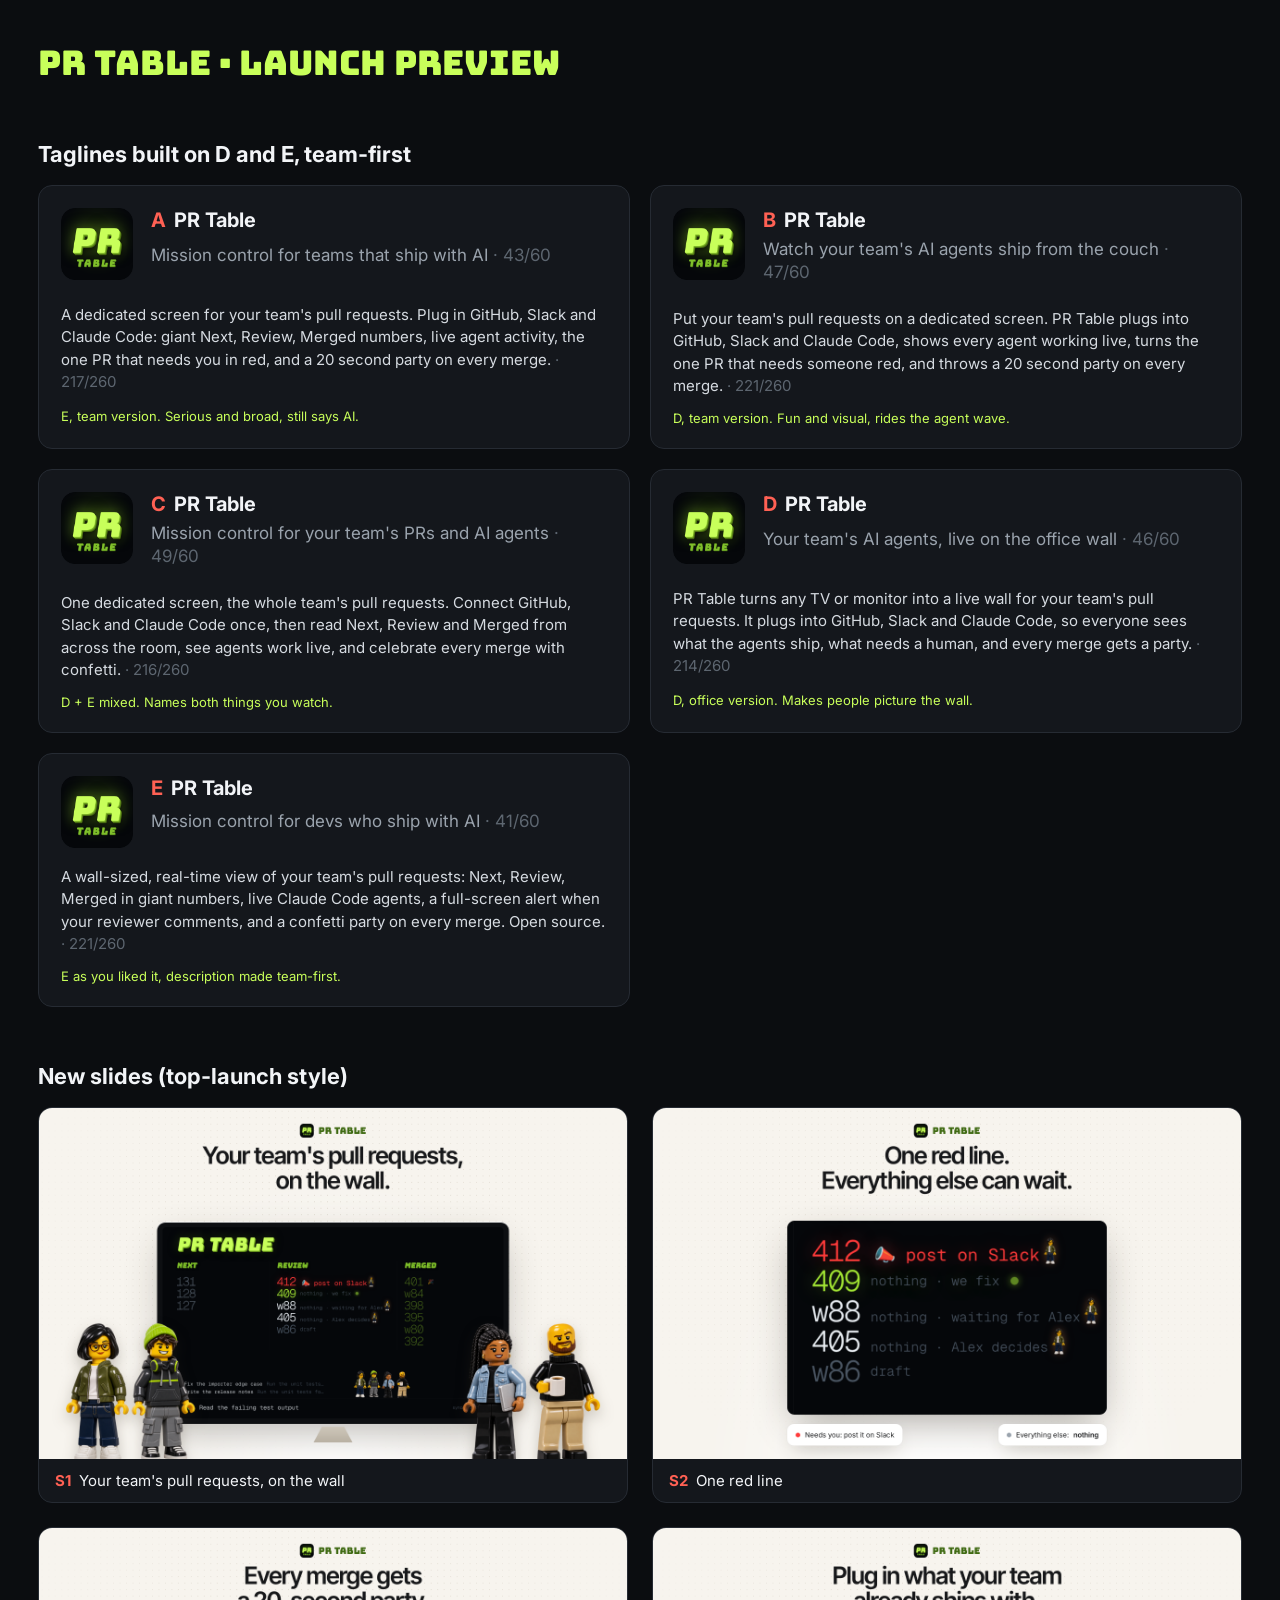
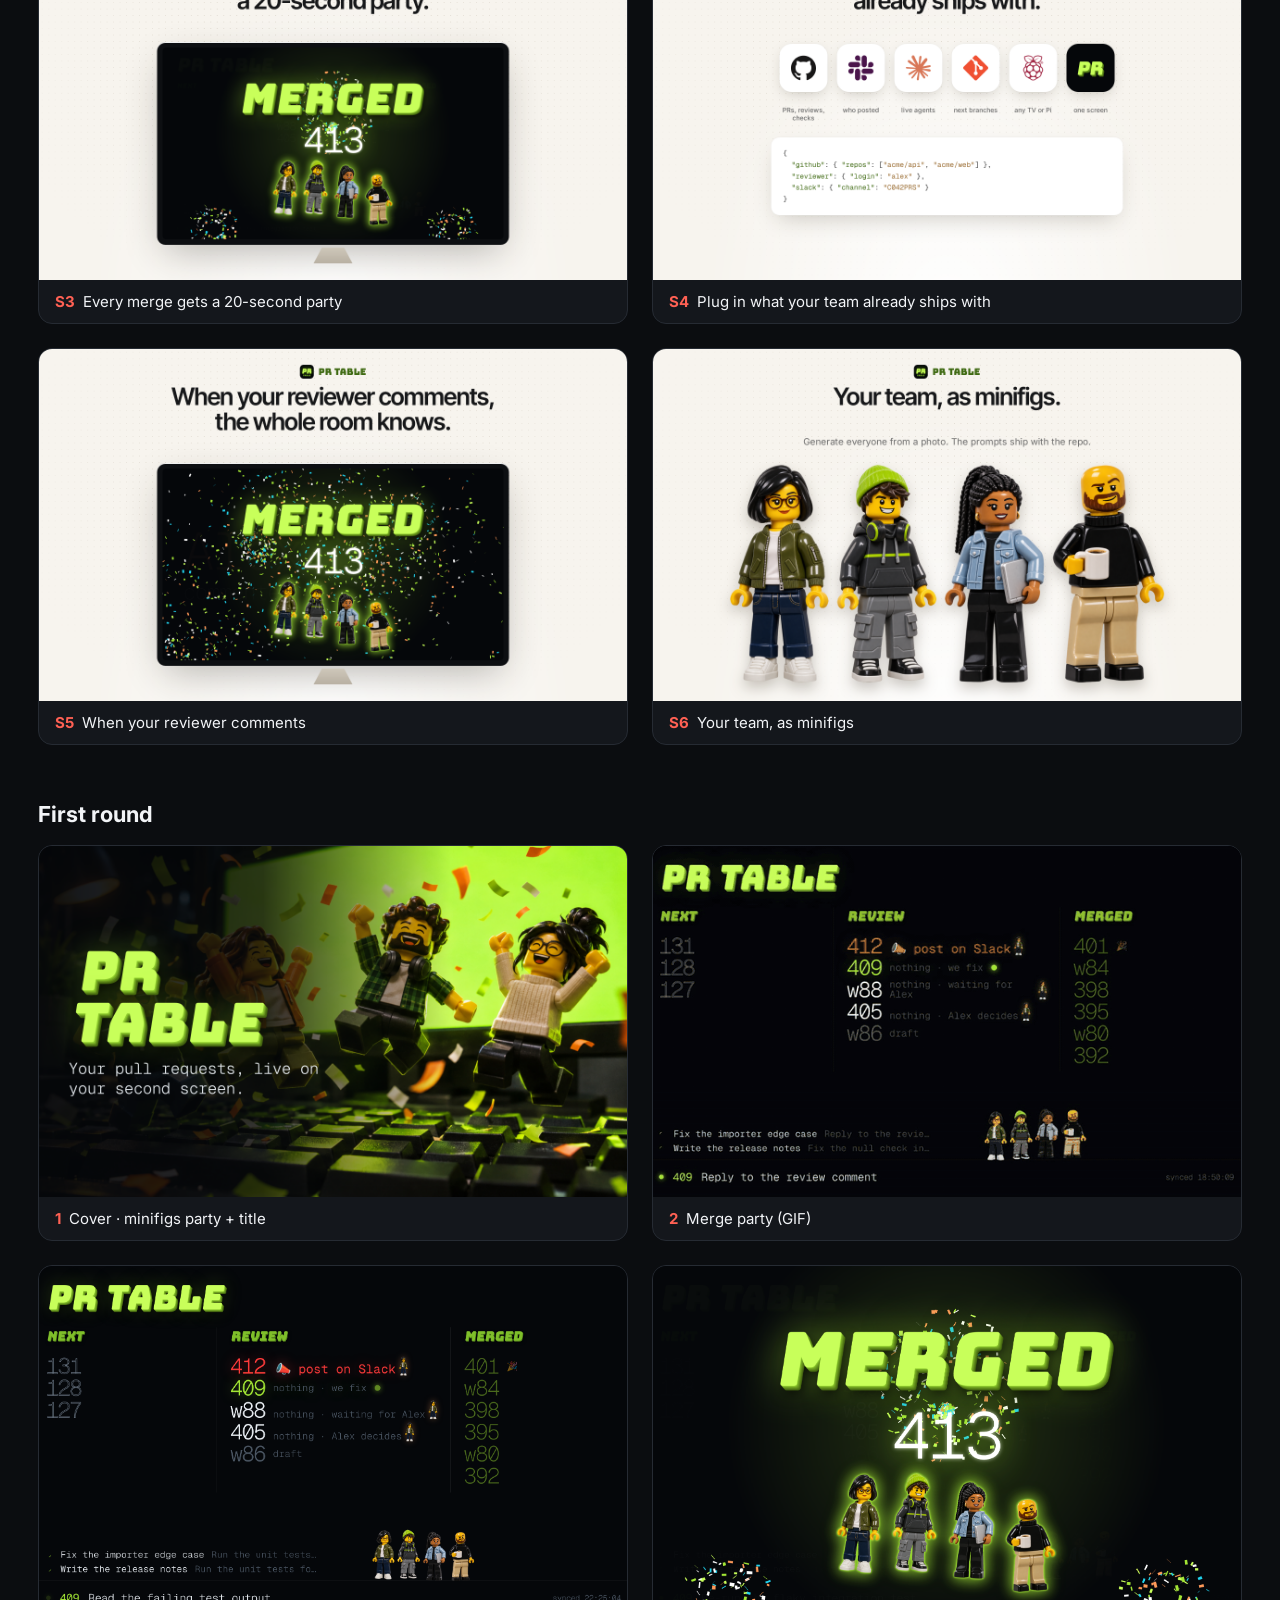
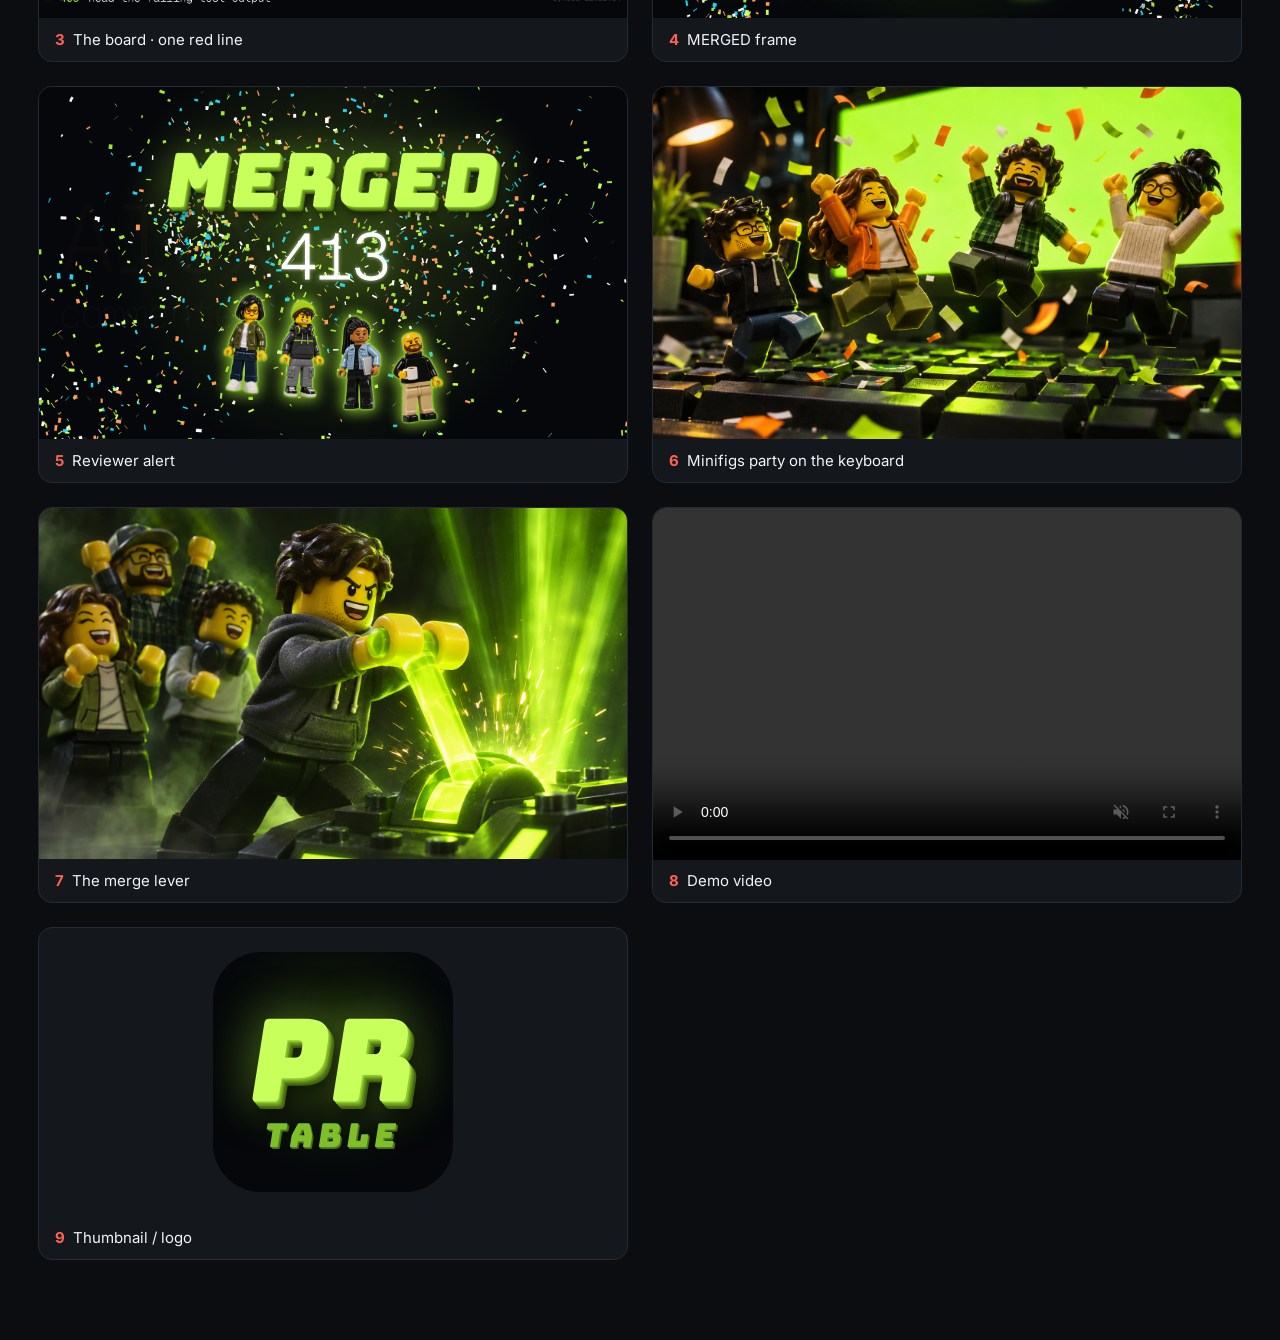
==== launch/preview.html @ 8cfafe67 "Launch slides in top-launch style, team-first copy, --host for TVs" ====
<!doctype html>
<html lang="en">
<head>
<meta charset="utf-8">
<meta name="viewport" content="width=device-width, initial-scale=1">
<title>PR Table launch preview</title>
<link href="https://fonts.googleapis.com/css2?family=Inter:wght@400;600;700&family=Bungee&display=swap" rel="stylesheet">
<style>
:root { --bg: #0b0d10; --card: #14171c; --line: #262b33; --ink: #f2f4f7; --grey: #9aa3ad; --lime: #c8ff5a; --ph: #ff6154; }
* { box-sizing: border-box; margin: 0; }
html, body { background: var(--bg); color: var(--ink); font-family: Inter, sans-serif; }
body { padding: 40px clamp(16px, 3vw, 48px) 80px; display: flex; flex-direction: column; gap: 56px; }
h1 { font-family: Bungee, sans-serif; font-weight: 400; font-size: 34px; color: var(--lime); }
h2 { font-size: 22px; font-weight: 700; margin-bottom: 18px; }
.variants { display: grid; grid-template-columns: repeat(auto-fill, minmax(520px, 1fr)); gap: 20px; }
.card { background: var(--card); border: 1px solid var(--line); border-radius: 14px; padding: 22px; display: grid; grid-template-columns: 72px 1fr; gap: 6px 18px; }
.card img { width: 72px; height: 72px; border-radius: 12px; grid-row: span 3; }
.num { color: var(--ph); font-weight: 700; margin-right: 8px; }
.name { font-size: 20px; font-weight: 700; }
.tag { font-size: 17px; color: var(--grey); line-height: 1.35; }
.desc { grid-column: 1 / -1; margin-top: 12px; font-size: 15px; line-height: 1.5; color: #d6dbe1; }
.angle { grid-column: 1 / -1; margin-top: 6px; font-size: 13px; color: var(--lime); }
.gallery { display: grid; grid-template-columns: repeat(auto-fill, minmax(560px, 1fr)); gap: 24px; }
figure { background: var(--card); border: 1px solid var(--line); border-radius: 14px; overflow: hidden; }
figure img, figure video { display: block; width: 100%; aspect-ratio: 1270 / 760; object-fit: cover; background: #000; }
figcaption { padding: 12px 16px; font-size: 15px; }
figcaption b { color: var(--ph); margin-right: 8px; }
.logo-fig img { aspect-ratio: auto; width: 240px; height: 240px; object-fit: contain; margin: 24px auto; background: transparent; }
</style>
</head>
<body>
<h1>PR TABLE · launch preview</h1>

<section>
  <h2>Taglines built on D and E, team-first</h2>
  <div class="variants" id="variants"></div>
</section>

<section>
  <h2>New slides (top-launch style)</h2>
  <div class="gallery">
    <figure><img src="gallery/slide-1.png" alt=""><figcaption><b>S1</b>Your team's pull requests, on the wall</figcaption></figure>
    <figure><img src="gallery/slide-2.png" alt=""><figcaption><b>S2</b>One red line</figcaption></figure>
    <figure><img src="gallery/slide-3.png" alt=""><figcaption><b>S3</b>Every merge gets a 20-second party</figcaption></figure>
    <figure><img src="gallery/slide-4.png" alt=""><figcaption><b>S4</b>Plug in what your team already ships with</figcaption></figure>
    <figure><img src="gallery/slide-5.png" alt=""><figcaption><b>S5</b>When your reviewer comments</figcaption></figure>
    <figure><img src="gallery/slide-6.png" alt=""><figcaption><b>S6</b>Your team, as minifigs</figcaption></figure>
    </div>
</section>

<section>
  <h2>First round</h2>
  <div class="gallery">
    <figure><img src="gallery/cover.png" alt=""><figcaption><b>1</b>Cover · minifigs party + title</figcaption></figure>
    <figure><img src="gallery/merge.gif" alt=""><figcaption><b>2</b>Merge party (GIF)</figcaption></figure>
    <figure><img src="gallery/board.png" alt=""><figcaption><b>3</b>The board · one red line</figcaption></figure>
    <figure><img src="gallery/merged.png" alt=""><figcaption><b>4</b>MERGED frame</figcaption></figure>
    <figure><img src="gallery/reviewer-alert.png" alt=""><figcaption><b>5</b>Reviewer alert</figcaption></figure>
    <figure><img src="gallery/hero-party.png" alt=""><figcaption><b>6</b>Minifigs party on the keyboard</figcaption></figure>
    <figure><img src="gallery/hero-lever.png" alt=""><figcaption><b>7</b>The merge lever</figcaption></figure>
    <figure><video src="gallery/demo.mp4" controls muted loop autoplay playsinline></video><figcaption><b>8</b>Demo video</figcaption></figure>
    <figure class="logo-fig"><img src="logo-480.png" alt=""><figcaption><b>9</b>Thumbnail / logo</figcaption></figure>
  </div>
</section>

<script>
const VARIANTS = [
  { name: "PR Table", tag: "Mission control for teams that ship with AI",
    desc: "A dedicated screen for your team's pull requests. Plug in GitHub, Slack and Claude Code: giant Next, Review, Merged numbers, live agent activity, the one PR that needs you in red, and a 20 second party on every merge.",
    angle: "E, team version. Serious and broad, still says AI." },
  { name: "PR Table", tag: "Watch your team's AI agents ship from the couch",
    desc: "Put your team's pull requests on a dedicated screen. PR Table plugs into GitHub, Slack and Claude Code, shows every agent working live, turns the one PR that needs someone red, and throws a 20 second party on every merge.",
    angle: "D, team version. Fun and visual, rides the agent wave." },
  { name: "PR Table", tag: "Mission control for your team's PRs and AI agents",
    desc: "One dedicated screen, the whole team's pull requests. Connect GitHub, Slack and Claude Code once, then read Next, Review and Merged from across the room, see agents work live, and celebrate every merge with confetti.",
    angle: "D + E mixed. Names both things you watch." },
  { name: "PR Table", tag: "Your team's AI agents, live on the office wall",
    desc: "PR Table turns any TV or monitor into a live wall for your team's pull requests. It plugs into GitHub, Slack and Claude Code, so everyone sees what the agents ship, what needs a human, and every merge gets a party.",
    angle: "D, office version. Makes people picture the wall." },
  { name: "PR Table", tag: "Mission control for devs who ship with AI",
    desc: "A wall-sized, real-time view of your team's pull requests: Next, Review, Merged in giant numbers, live Claude Code agents, a full-screen alert when your reviewer comments, and a confetti party on every merge. Open source.",
    angle: "E as you liked it, description made team-first." },
];
document.getElementById("variants").innerHTML = VARIANTS.map((v, i) => `
  <div class="card"><img src="logo-480.png" alt="">
    <div class="name"><span class="num">${String.fromCharCode(65 + i)}</span>${v.name}</div>
    <div class="tag">${v.tag} <span style="color:#5d6670">· ${v.tag.length}/60</span></div>
    <div></div>
    <div class="desc">${v.desc} <span style="color:#5d6670">· ${v.desc.length}/260</span></div>
    <div class="angle">${v.angle}</div>
  </div>`).join("");
</script>
</body>
</html>
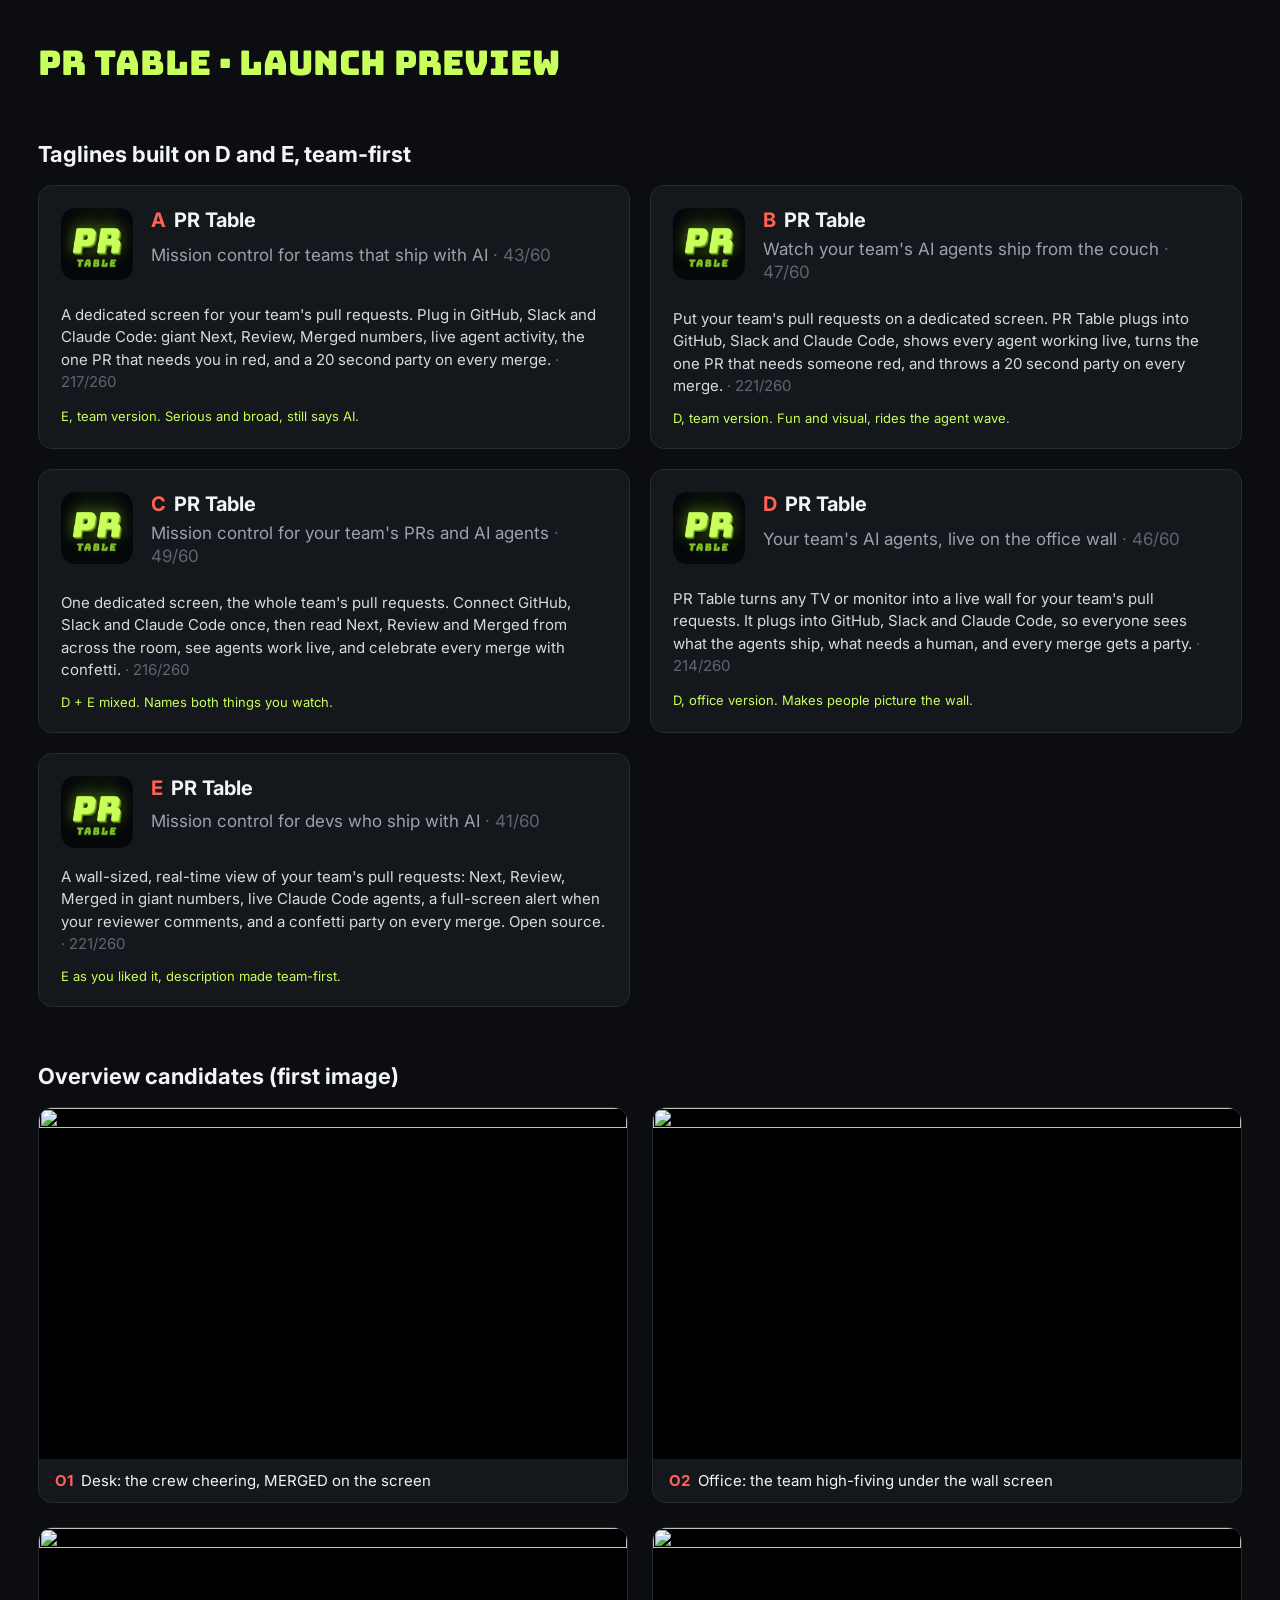
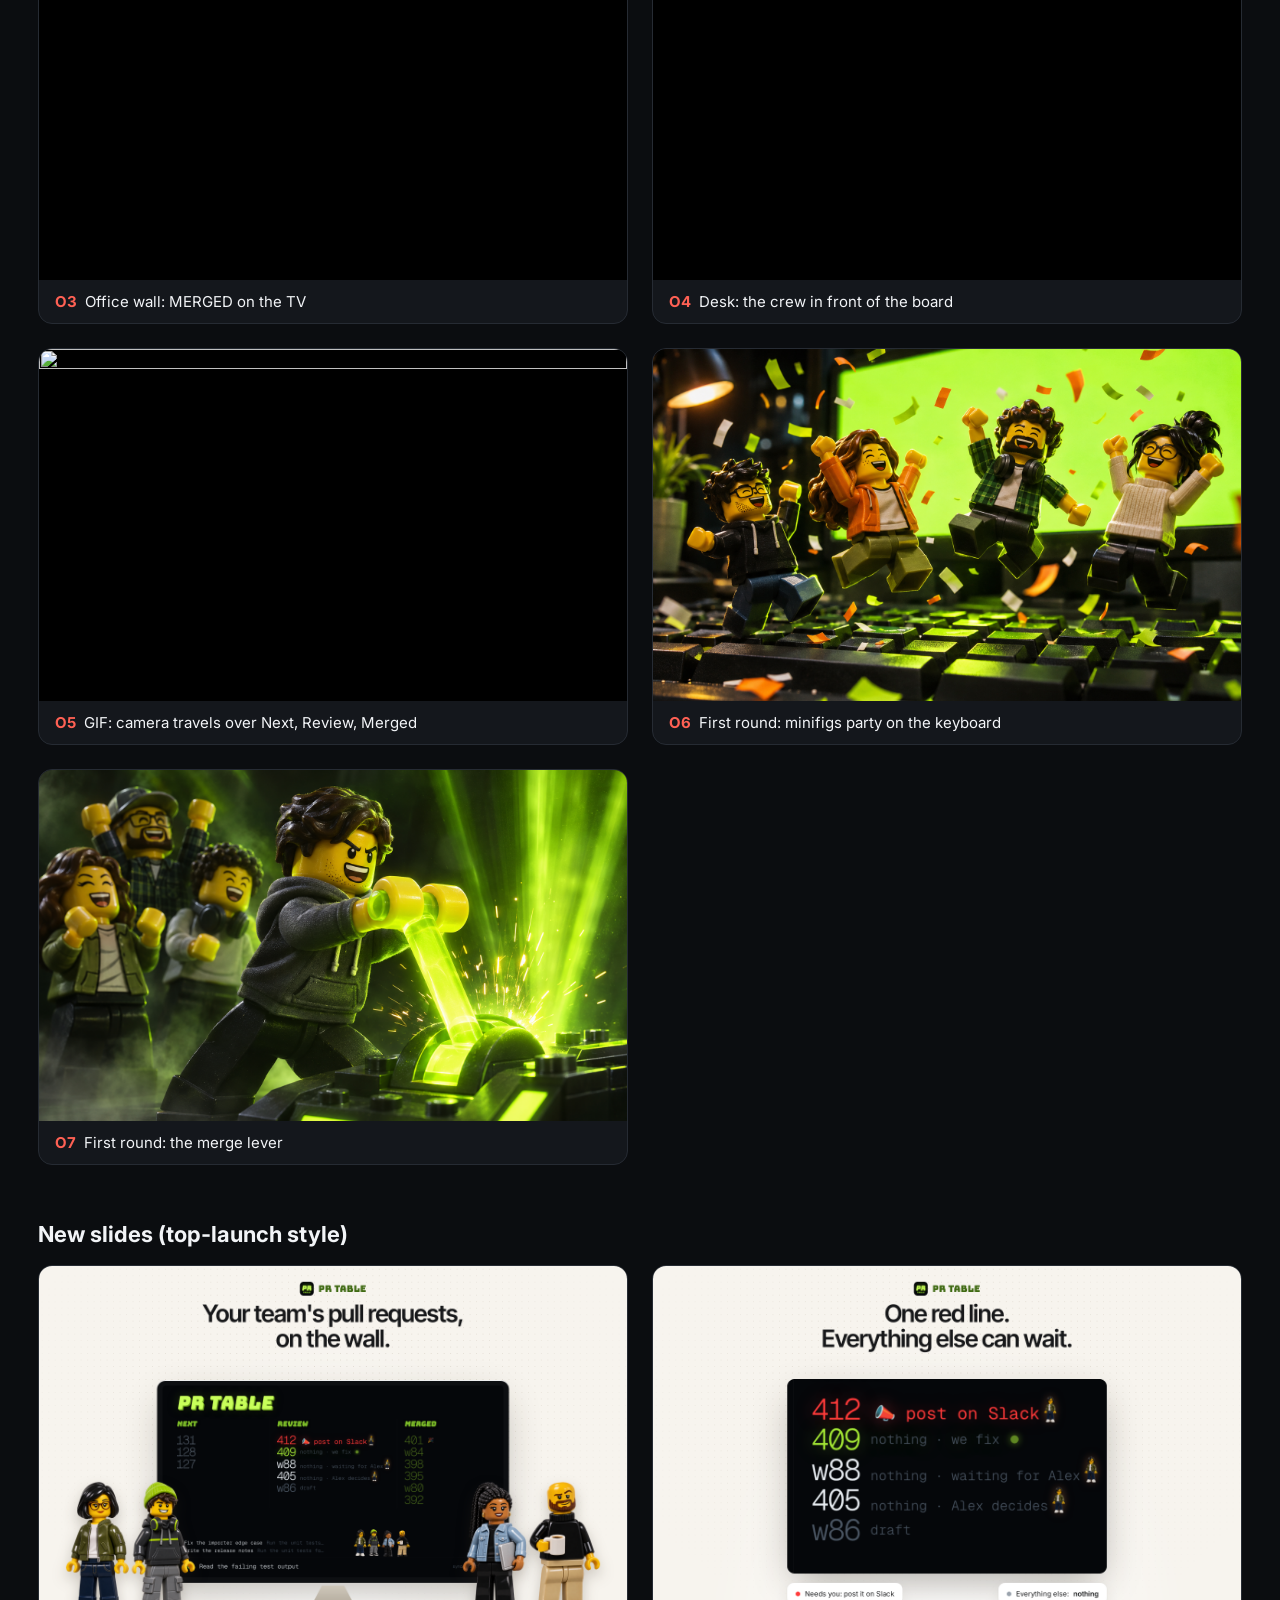
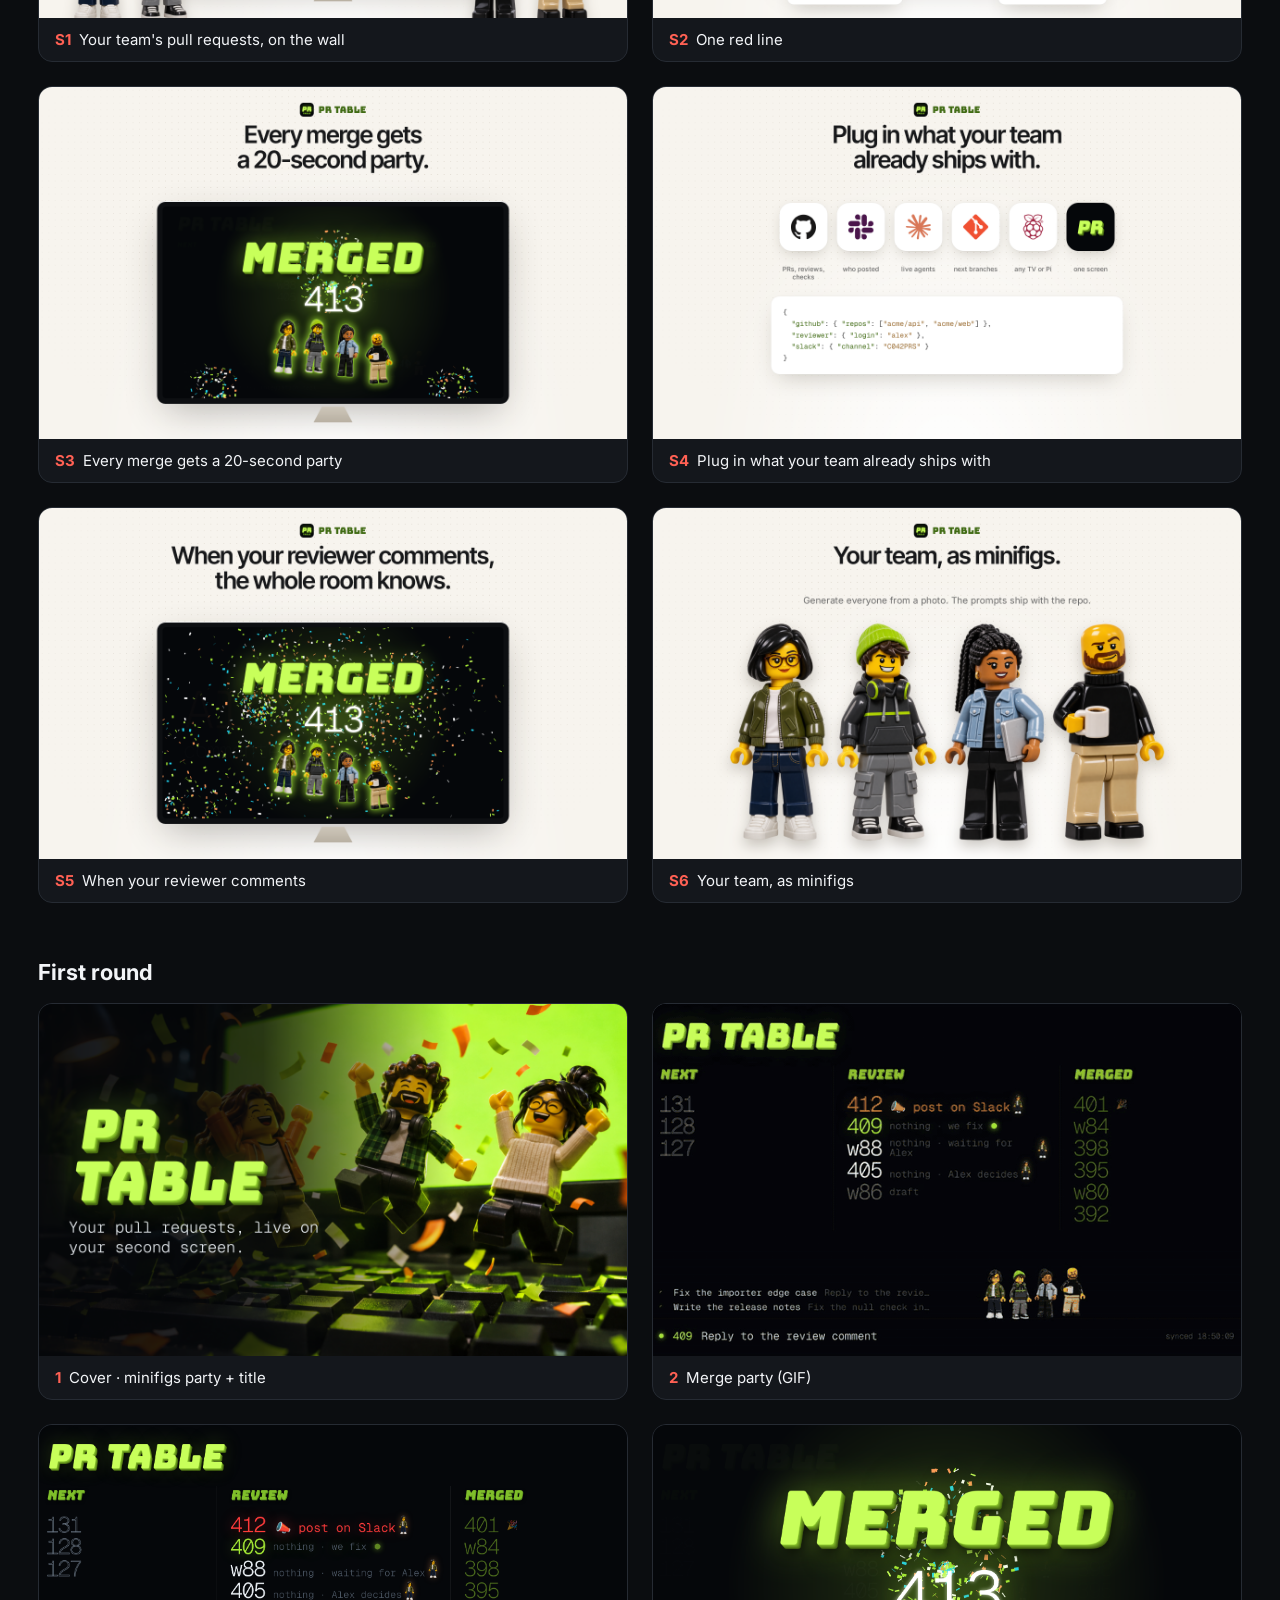
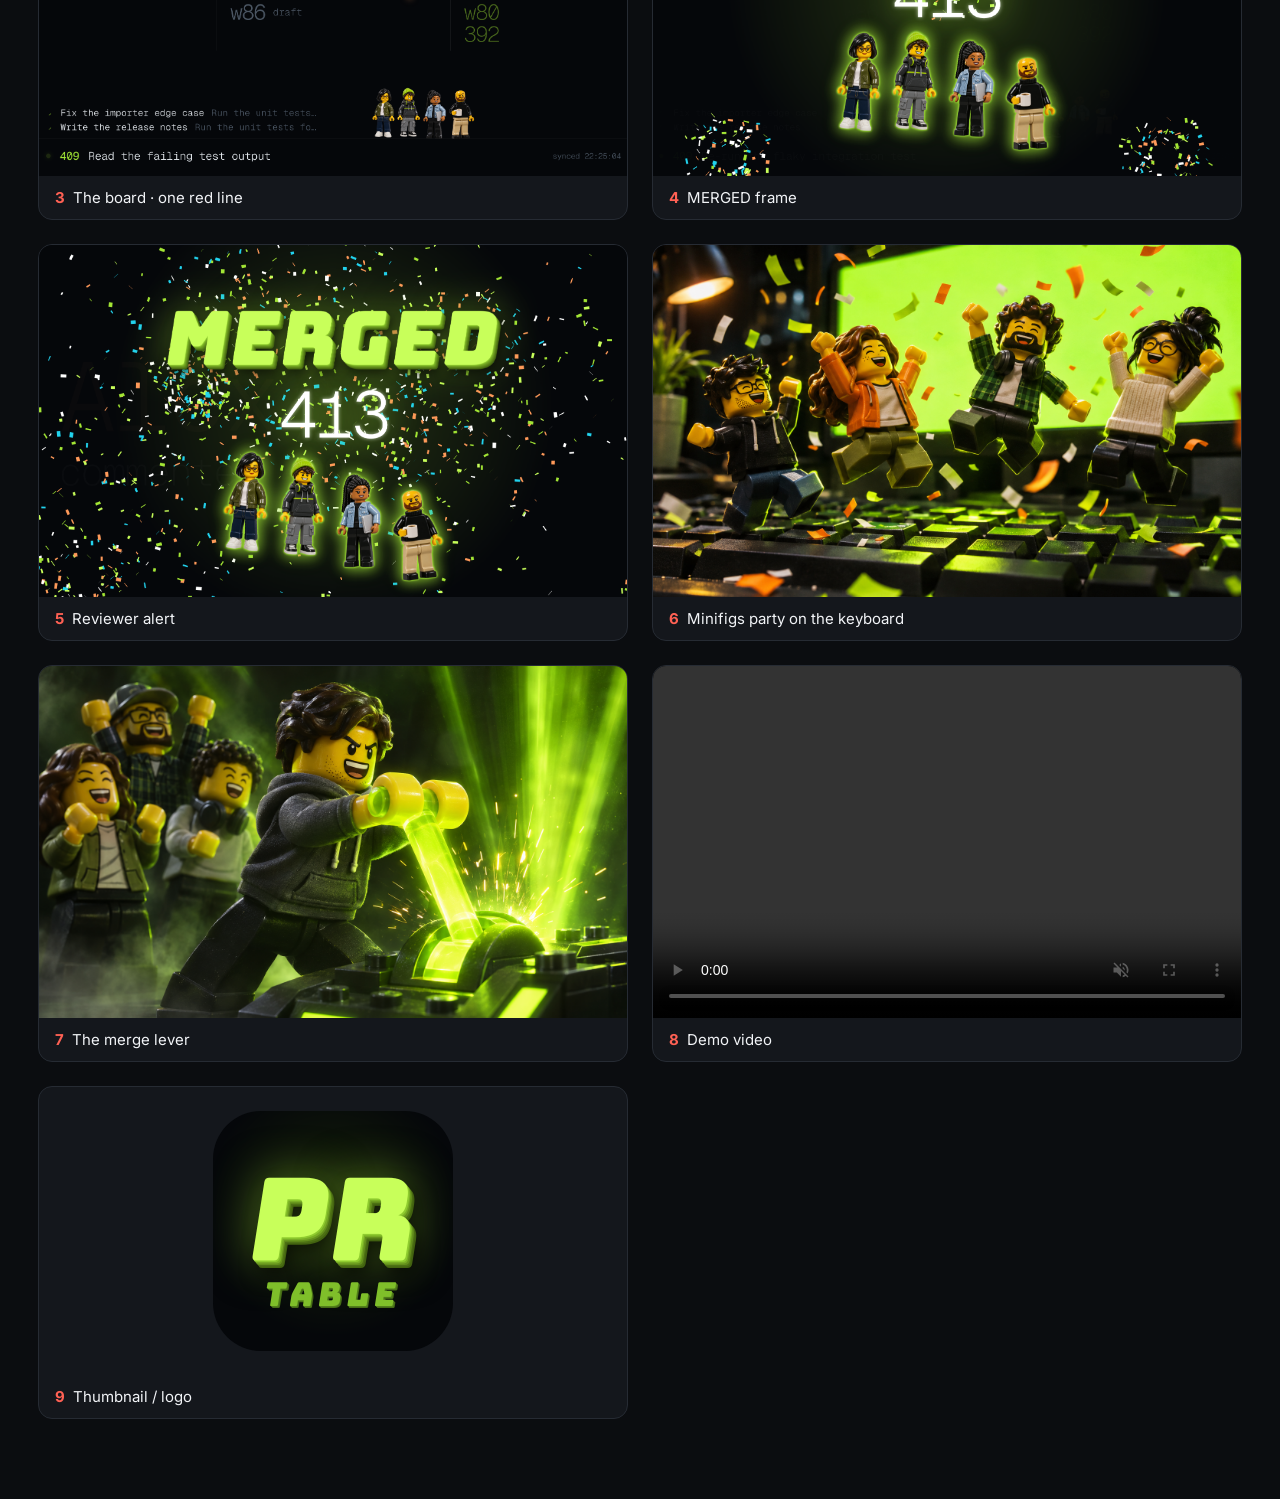
==== commit bd0b8c78: "Final Product Hunt kit: 1270x760 gallery, chosen tagline, official limits" ====
--- a/launch/preview.html
+++ b/launch/preview.html
@@ -34,6 +34,19 @@
 <section>
   <h2>Taglines built on D and E, team-first</h2>
   <div class="variants" id="variants"></div>
+</section>
+
+<section>
+  <h2>Overview candidates (first image)</h2>
+  <div class="gallery">
+    <figure><img src="gallery/scene-desk-merged.png" alt=""><figcaption><b>O1</b>Desk: the crew cheering, MERGED on the screen</figcaption></figure>
+    <figure><img src="gallery/scene-wall-board.png" alt=""><figcaption><b>O2</b>Office: the team high-fiving under the wall screen</figcaption></figure>
+    <figure><img src="gallery/scene-wall-merged.png" alt=""><figcaption><b>O3</b>Office wall: MERGED on the TV</figcaption></figure>
+    <figure><img src="gallery/scene-desk-board.png" alt=""><figcaption><b>O4</b>Desk: the crew in front of the board</figcaption></figure>
+    <figure><img src="gallery/overview-zoom.gif" alt=""><figcaption><b>O5</b>GIF: camera travels over Next, Review, Merged</figcaption></figure>
+    <figure><img src="gallery/hero-party.png" alt=""><figcaption><b>O6</b>First round: minifigs party on the keyboard</figcaption></figure>
+    <figure><img src="gallery/hero-lever.png" alt=""><figcaption><b>O7</b>First round: the merge lever</figcaption></figure>
+    </div>
 </section>
 
 <section>
